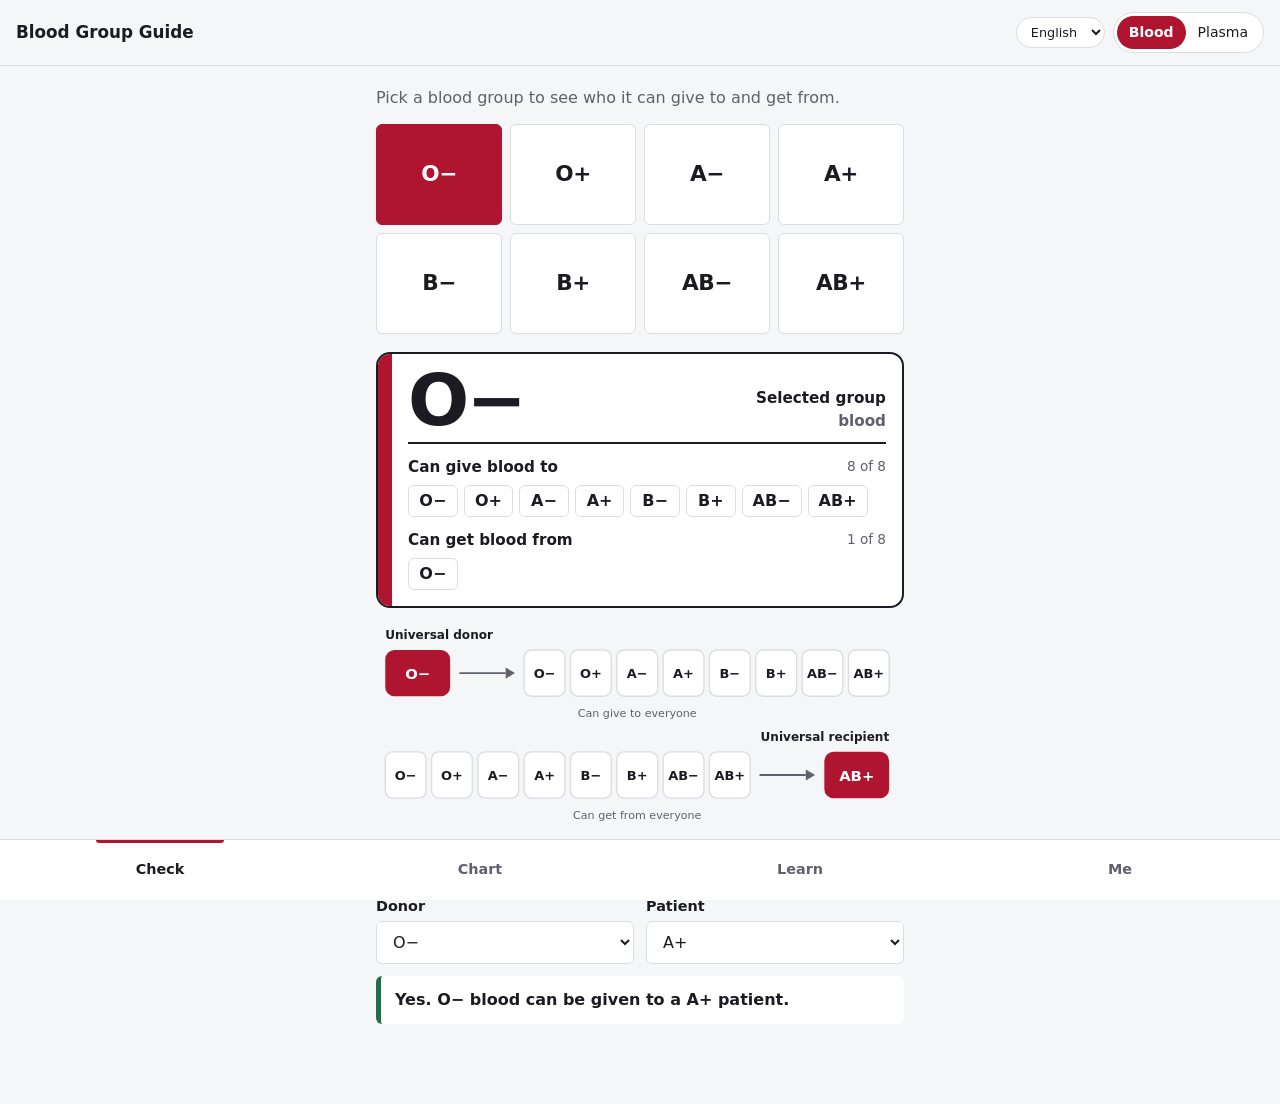
==== blood-group-guide/index.html @ 94101e67 "Add Blood Group Guide web app and privacy policy Web version of the Android app, linked from the uti" ====
<!doctype html>
<html lang="en">
<head>
  <meta charset="utf-8">
  <meta name="viewport" content="width=device-width, initial-scale=1, viewport-fit=cover">
  <meta name="theme-color" content="#B0152F">
  <title>Blood Group Guide</title>
  <meta name="description" content="Offline blood group compatibility guide — check who can give to and receive from whom, for blood and plasma. No data collected or shared.">
  <link rel="stylesheet" href="styles.css">
</head>
<body data-product="rbc">
  <header class="top">
    <h1 data-i18n="app_title">Blood Group Guide</h1>
    <div class="top-controls">
      <select id="lang-select" class="lang-select" data-i18n-aria-label="lang_select_aria" aria-label="Language">
        <option value="en">English</option>
        <option value="hi">हिंदी</option>
        <option value="gu">ગુજરાતી</option>
        <option value="te">తెలుగు</option>
      </select>
      <div class="seg" role="radiogroup" data-i18n-aria-label="product_group_aria" aria-label="Blood product">
        <button type="button" role="radio" data-product="rbc" aria-checked="true" data-i18n="product_blood">Blood</button>
        <button type="button" role="radio" data-product="plasma" aria-checked="false" data-i18n="product_plasma">Plasma</button>
      </div>
    </div>
  </header>

  <main>
    <!-- CHECK -->
    <section id="tab-check" class="tab" aria-labelledby="nav-check">
      <p class="lead" data-i18n="check_lead">Pick a blood group to see who it can give to and get from.</p>
      <div class="groups" id="check-picker"></div>

      <article class="label" id="check-card" aria-live="polite"></article>

      <div class="diagram" id="check-diagram" aria-hidden="false"></div>

      <h2 data-i18n="test_donor_patient_heading">Test a donor and patient</h2>
      <div class="pair">
        <label><span data-i18n="donor_label">Donor</span>
          <select id="pair-donor"></select>
        </label>
        <label><span data-i18n="patient_label">Patient</span>
          <select id="pair-patient"></select>
        </label>
      </div>
      <p class="verdict" id="pair-verdict" aria-live="polite"></p>
    </section>

    <!-- CHART -->
    <section id="tab-chart" class="tab" hidden aria-labelledby="nav-chart">
      <p class="lead" id="chart-lead"></p>
      <div class="table-wrap">
        <table class="chart" id="chart"></table>
      </div>
      <p class="small" data-i18n="chart_note">Rows are donors, columns are patients. A drop means compatible.</p>
    </section>

    <!-- LEARN -->
    <section id="tab-learn" class="tab" hidden aria-labelledby="nav-learn">
      <details open>
        <summary data-i18n="learn_s1_summary">What decides your blood group</summary>
        <p data-i18n="learn_s1_p1">Your red cells may carry an A antigen, a B antigen, both (AB) or neither (O). A separate antigen called RhD decides plus or minus: if you have it you are positive, if not you are negative.</p>
        <p data-i18n="learn_s1_p2">Your plasma naturally carries antibodies against the A or B antigens you do not have. That is why a wrong transfusion can be dangerous.</p>
      </details>
      <details>
        <summary data-i18n="learn_s2_summary">Red cells and plasma work in opposite ways</summary>
        <p data-i18n="learn_s2_p1">For red cells, the donor's cells must not carry an antigen the patient lacks. So O negative can give red cells to everyone, and AB positive can receive red cells from everyone.</p>
        <p data-i18n="learn_s2_p2">For plasma it flips. The donor's plasma must not carry antibodies against the patient's cells. So AB plasma suits every ABO group, and group O patients can receive plasma from any ABO group. RhD does not matter for plasma.</p>
      </details>
      <details>
        <summary data-i18n="learn_s3_summary">Rh negative blood</summary>
        <p data-i18n="learn_s3_p1">Only a small share of people in India, roughly 5 in 100, are Rh negative. Rh negative patients should normally get Rh negative red cells. This matters most for girls and women who may become pregnant, because exposure to RhD can affect future pregnancies.</p>
      </details>
      <details>
        <summary data-i18n="learn_s4_summary">Bombay blood group</summary>
        <p data-i18n="learn_s4_p1">A rare type first described in Mumbai in 1952. These people lack the H antigen and often test as group O on routine checks. They can only receive blood from other Bombay group donors. It is estimated at around 1 in 10,000 people in India, and is much rarer elsewhere.</p>
        <p data-i18n="learn_s4_p2">If you have been told you are Bombay group, note it on your Me page and keep your donor card with you.</p>
      </details>
      <details>
        <summary data-i18n="learn_s5_summary">Whole blood and platelets</summary>
        <p data-i18n="learn_s5_p1">Whole blood is usually given as the same ABO and RhD group. For platelets, the same ABO group is preferred, but hospitals decide case by case. This app covers red cells and plasma only.</p>
      </details>
      <details>
        <summary data-i18n="learn_s6_summary">Who can donate in India</summary>
        <p data-i18n="learn_s6_p1">Under the national blood donor guidelines (NBTC, 2017), a donor should generally be 18 to 65 years old (first-time donors up to 60), weigh at least 45 kg, have haemoglobin of at least 12.5 g/dL, and be in good health on the day.</p>
        <p data-i18n="learn_s6_p2">The gap between two whole blood donations is at least 90 days for men and 120 days for women. The blood bank checks all of this before you donate.</p>
      </details>
      <details>
        <summary data-i18n="learn_s7_summary">Before you rely on this</summary>
        <p data-i18n="learn_s7_p1">Every transfusion is cross-matched in a lab before it is given. Use this app to learn and to plan donations, not to make medical decisions.</p>
      </details>
    </section>

    <!-- ME -->
    <section id="tab-me" class="tab" hidden aria-labelledby="nav-me">
      <article class="label" id="me-card"></article>

      <form id="me-form" class="form" autocomplete="off">
        <label><span data-i18n="me_name_label">Name (optional)</span>
          <input id="me-name" type="text" maxlength="60">
        </label>

        <fieldset>
          <legend data-i18n="me_group_legend">Your blood group</legend>
          <div class="groups" id="me-picker"></div>
        </fieldset>

        <label><span data-i18n="me_sex_label">Sex (used for the donation gap)</span>
          <select id="me-sex">
            <option value="" data-i18n="me_sex_prefer_not">Prefer not to say</option>
            <option value="m" data-i18n="me_sex_male">Male</option>
            <option value="f" data-i18n="me_sex_female">Female</option>
          </select>
        </label>

        <label><span data-i18n="me_last_label">Last whole blood donation (optional)</span>
          <input id="me-last" type="date">
        </label>

        <label><span data-i18n="me_notes_label">Notes (optional)</span>
          <textarea id="me-notes" rows="3" maxlength="300" data-i18n-placeholder="me_notes_placeholder" placeholder="For example: Bombay group, donor card number"></textarea>
        </label>

        <div class="actions">
          <button type="submit" class="primary" data-i18n="me_save_btn">Save details</button>
          <button type="button" class="ghost" id="me-delete" data-i18n="me_delete_btn">Delete my details</button>
        </div>
        <p class="status" id="me-status" role="status"></p>
      </form>

      <p class="privacy" data-i18n="me_privacy">Your details are saved only on this phone. The app has no internet access, so nothing is collected or shared.</p>
    </section>
  </main>

  <nav class="bottom" role="tablist" data-i18n-aria-label="nav_sections_aria" aria-label="Sections">
    <button type="button" role="tab" id="nav-check" data-tab="check" aria-selected="true" data-i18n="nav_check">Check</button>
    <button type="button" role="tab" id="nav-chart" data-tab="chart" aria-selected="false" data-i18n="nav_chart">Chart</button>
    <button type="button" role="tab" id="nav-learn" data-tab="learn" aria-selected="false" data-i18n="nav_learn">Learn</button>
    <button type="button" role="tab" id="nav-me" data-tab="me" aria-selected="false" data-i18n="nav_me">Me</button>
  </nav>

  <script src="i18n.js"></script>
  <script src="app.js"></script>
</body>
</html>
---- blood-group-guide/styles.css ----
/* Tokens: clinical cool paper, oxblood for red cells, straw for plasma */
:root {
  --paper: #F5F6F8;
  --surface: #FFFFFF;
  --ink: #1D1B22;
  --muted: #625F6B;
  --line: #DEDCE3;
  --blood: #B0152F;
  --plasma: #C9922A;
  --ok: #1E7048;
  --accent: var(--blood);
  --on-accent: #FFFFFF;
  --radius-s: 6px;
  --radius-l: 14px;
  color-scheme: light dark;
}

@media (prefers-color-scheme: dark) {
  :root {
    --paper: #151318;
    --surface: #211E26;
    --ink: #F1EFF4;
    --muted: #A9A5B1;
    --line: #37333E;
    --blood: #E24A62;
    --plasma: #E8BC5A;
    --ok: #5CC592;
    --on-accent: #151318;
  }
}

body[data-product="plasma"] { --accent: var(--plasma); }

* { box-sizing: border-box; }

html, body { margin: 0; }

body {
  background: var(--paper);
  color: var(--ink);
  font-family: system-ui, "Roboto", "Segoe UI", sans-serif;
  font-size: 16px;
  line-height: 1.5;
  padding-top: env(safe-area-inset-top, 0px);
  padding-bottom: calc(64px + env(safe-area-inset-bottom, 0px));
  -webkit-tap-highlight-color: transparent;
}

button, input, select, textarea { font: inherit; color: inherit; }

:focus-visible { outline: 3px solid var(--accent); outline-offset: 2px; }

.sr {
  position: absolute; width: 1px; height: 1px; overflow: hidden;
  clip: rect(0 0 0 0); white-space: nowrap;
}

/* Header */
.top {
  position: sticky;
  top: env(safe-area-inset-top, 0px);
  z-index: 5;
  display: flex;
  align-items: center;
  justify-content: space-between;
  flex-wrap: wrap;
  row-gap: 8px;
  gap: 12px;
  padding: 12px 16px;
  background: var(--paper);
  border-bottom: 1px solid var(--line);
}
.top h1 { white-space: nowrap; font-size: 1.05rem; font-weight: 700; margin: 0; }
.top-controls { display: flex; align-items: center; gap: 8px; flex-wrap: wrap; }
body[data-tab="learn"] .seg { visibility: hidden; }

.lang-select {
  border: 1px solid var(--line);
  border-radius: 999px;
  background: var(--surface);
  padding: 6px 10px;
  font-size: 0.8rem;
  width: auto;
  cursor: pointer;
}

.seg {
  display: inline-flex;
  border: 1px solid var(--line);
  border-radius: 999px;
  padding: 3px;
  background: var(--surface);
}
.seg button {
  white-space: nowrap;
  border: 0;
  background: none;
  padding: 6px 12px;
  border-radius: 999px;
  font-size: 0.875rem;
  cursor: pointer;
}
.seg button[aria-checked="true"] { background: var(--accent); color: var(--on-accent); font-weight: 600; }

main { max-width: 560px; margin: 0 auto; padding: 16px; }

.lead { margin: 4px 0 14px; color: var(--muted); }
h2 { font-size: 1.1rem; margin: 28px 0 10px; }
.small { font-size: 0.85rem; color: var(--muted); }
.muted { color: var(--muted); }

/* Group picker */
.groups {
  display: grid;
  grid-template-columns: repeat(4, 1fr);
  gap: 8px;
}
.group {
  aspect-ratio: 1.25;
  border: 1.5px solid var(--line);
  border-radius: var(--radius-s);
  background: var(--surface);
  font-size: 1.35rem;
  font-weight: 750;
  letter-spacing: -0.02em;
  cursor: pointer;
}
.group[aria-checked="true"] {
  background: var(--accent);
  border-color: var(--accent);
  color: var(--on-accent);
}

/* The blood bag label: the one memorable element */
.label {
  display: flex;
  flex-wrap: wrap;
  margin-top: 18px;
  background: var(--surface);
  border: 2px solid var(--ink);
  border-radius: var(--radius-l);
  overflow: hidden;
}
.label[hidden] { display: none; }
.label-band { width: 14px; background: var(--accent); flex: 0 0 14px; }
.label-body { flex: 1; padding: 14px 16px 16px; min-width: 0; }
.label-head {
  display: flex;
  align-items: flex-end;
  justify-content: space-between;
  gap: 12px;
  padding-bottom: 10px;
  border-bottom: 2px solid var(--ink);
  margin-bottom: 8px;
}
.big {
  font-size: 4.5rem;
  line-height: 0.9;
  font-weight: 850;
  letter-spacing: -0.04em;
}
.label-meta { text-align: right; font-weight: 600; font-size: 0.95rem; }
.label h3 {
  font-size: 0.95rem;
  font-weight: 600;
  margin: 12px 0 6px;
  display: flex;
  justify-content: space-between;
}
.count { color: var(--muted); font-weight: 400; font-size: 0.85rem; }
.label-foot {
  flex-basis: 100%;
  margin: 0;
  padding: 10px 16px 12px 30px;
  border-top: 1px dashed var(--line);
  font-size: 0.9rem;
}

.chips { display: flex; flex-wrap: wrap; gap: 6px; }
.chip {
  padding: 3px 10px;
  border: 1.5px solid var(--line);
  border-radius: var(--radius-s);
  font-weight: 700;
  min-width: 3.1em;
  text-align: center;
}
.chip.mine { border-color: var(--accent); }

/* Donor/recipient diagram */
.diagram { margin-top: 16px; }
.diagram svg { width: 100%; height: auto; display: block; }
.diagram-title { font: 700 13px system-ui, sans-serif; fill: var(--ink); }
.diagram-note { font: 12px system-ui, sans-serif; fill: var(--muted); }
.diagram-box { fill: var(--surface); stroke: var(--line); stroke-width: 1.5; }
.diagram-box-text { font: 700 14px system-ui, sans-serif; fill: var(--ink); }
.diagram-big { fill: var(--accent); }
.diagram-big-text { font: 800 16px system-ui, sans-serif; fill: var(--on-accent); }
.diagram-arrow { stroke: var(--muted); stroke-width: 2; }
.diagram-arrowhead { fill: var(--muted); }

/* Pair test */
.pair { display: grid; grid-template-columns: 1fr 1fr; gap: 12px; }
label { display: flex; flex-direction: column; gap: 4px; font-size: 0.9rem; font-weight: 600; }
select, input, textarea {
  padding: 10px 12px;
  border: 1.5px solid var(--line);
  border-radius: var(--radius-s);
  background: var(--surface);
  font-weight: 400;
  font-size: 1rem;
  width: 100%;
}
.verdict {
  margin: 12px 0 0;
  padding: 12px 14px;
  border-radius: var(--radius-s);
  border-left: 5px solid var(--muted);
  background: var(--surface);
  font-weight: 600;
}
.verdict.yes { border-left-color: var(--ok); }
.verdict.no { border-left-color: var(--blood); }

/* Chart */
.table-wrap { overflow-x: auto; }
.chart {
  border-collapse: collapse;
  width: 100%;
  min-width: 340px;
  background: var(--surface);
  font-size: 0.9rem;
}
.chart th, .chart td {
  border: 1px solid var(--line);
  padding: 8px 4px;
  text-align: center;
}
.chart th { font-weight: 700; }
.chart tr.mine th, .chart th.mine { color: var(--accent); }
.chart tr.mine td, .chart td.mine { background: color-mix(in srgb, var(--accent) 8%, transparent); }
.dot {
  display: inline-block;
  width: 12px; height: 12px;
  border-radius: 50% 50% 50% 0;
  transform: rotate(135deg);
  background: var(--accent);
}

/* Learn */
details {
  background: var(--surface);
  border: 1px solid var(--line);
  border-radius: var(--radius-s);
  margin-bottom: 8px;
  padding: 0 14px;
}
summary { padding: 14px 0; font-weight: 650; cursor: pointer; }
details p { margin: 0 0 12px; max-width: 70ch; }

/* Me */
.form { display: grid; gap: 16px; margin-top: 20px; }
fieldset { border: 0; padding: 0; margin: 0; }
legend { font-size: 0.9rem; font-weight: 600; margin-bottom: 6px; }
.actions { display: flex; flex-wrap: wrap; gap: 10px; }
.primary, .ghost {
  padding: 11px 18px;
  border-radius: var(--radius-s);
  font-weight: 650;
  cursor: pointer;
}
.primary { background: var(--blood); color: #fff; border: 0; }
.ghost { background: none; border: 1.5px solid var(--line); }
.status { margin: 0; min-height: 1.5em; color: var(--muted); }
.privacy {
  margin-top: 24px;
  padding-top: 12px;
  border-top: 1px solid var(--line);
  font-size: 0.85rem;
  color: var(--muted);
}

/* Bottom navigation */
nav.bottom {
  position: fixed;
  left: 0; right: 0; bottom: 0;
  z-index: 5;
  display: grid;
  grid-template-columns: repeat(4, 1fr);
  background: var(--surface);
  border-top: 1px solid var(--line);
  padding-bottom: env(safe-area-inset-bottom, 0px);
}
nav.bottom button {
  border: 0;
  background: none;
  height: 60px;
  font-size: 0.9rem;
  font-weight: 600;
  color: var(--muted);
  cursor: pointer;
  position: relative;
}
nav.bottom button[aria-selected="true"] { color: var(--ink); }
nav.bottom button[aria-selected="true"]::before {
  content: "";
  position: absolute;
  top: 0; left: 30%; right: 30%;
  height: 3px;
  border-radius: 0 0 3px 3px;
  background: var(--blood);
}

@media (prefers-reduced-motion: reduce) {
  * { transition: none !important; animation: none !important; }
}
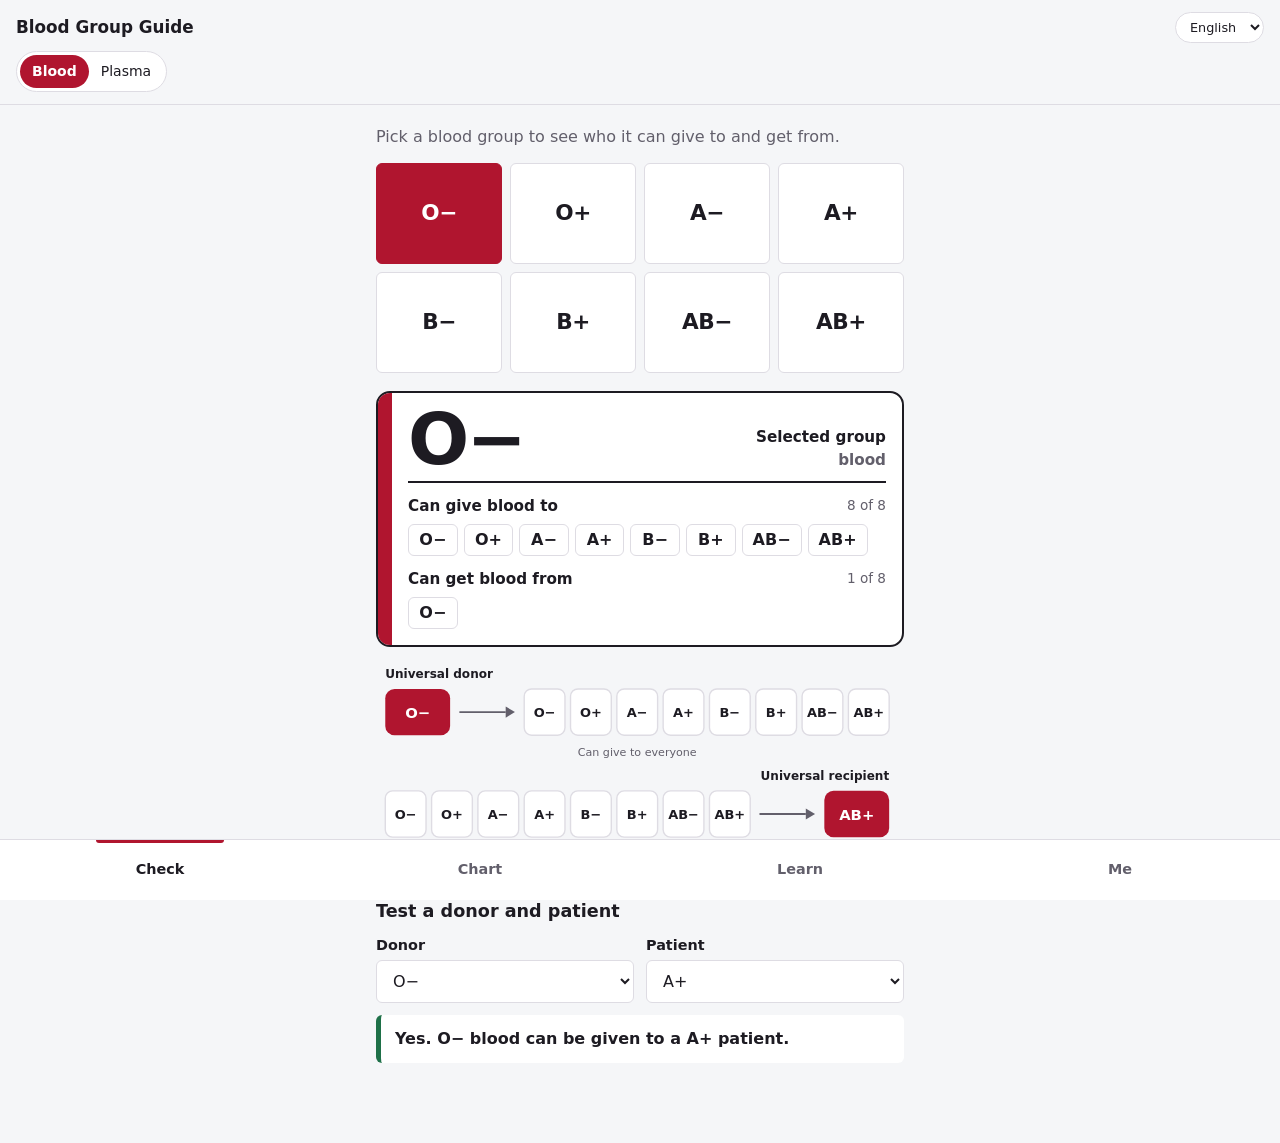
==== commit e9857d7c: "Blood Group Guide: dd/mm/yyyy date field and tidier header layout Show the last-donation date as dd/" ====
--- a/blood-group-guide/index.html
+++ b/blood-group-guide/index.html
@@ -11,17 +11,15 @@
 <body data-product="rbc">
   <header class="top">
     <h1 data-i18n="app_title">Blood Group Guide</h1>
-    <div class="top-controls">
-      <select id="lang-select" class="lang-select" data-i18n-aria-label="lang_select_aria" aria-label="Language">
-        <option value="en">English</option>
-        <option value="hi">हिंदी</option>
-        <option value="gu">ગુજરાતી</option>
-        <option value="te">తెలుగు</option>
-      </select>
-      <div class="seg" role="radiogroup" data-i18n-aria-label="product_group_aria" aria-label="Blood product">
-        <button type="button" role="radio" data-product="rbc" aria-checked="true" data-i18n="product_blood">Blood</button>
-        <button type="button" role="radio" data-product="plasma" aria-checked="false" data-i18n="product_plasma">Plasma</button>
-      </div>
+    <select id="lang-select" class="lang-select" data-i18n-aria-label="lang_select_aria" aria-label="Language">
+      <option value="en">English</option>
+      <option value="hi">हिंदी</option>
+      <option value="gu">ગુજરાતી</option>
+      <option value="te">తెలుగు</option>
+    </select>
+    <div class="seg" role="radiogroup" data-i18n-aria-label="product_group_aria" aria-label="Blood product">
+      <button type="button" role="radio" data-product="rbc" aria-checked="true" data-i18n="product_blood">Blood</button>
+      <button type="button" role="radio" data-product="plasma" aria-checked="false" data-i18n="product_plasma">Plasma</button>
     </div>
   </header>
 
@@ -115,7 +113,10 @@
         </label>
 
         <label><span data-i18n="me_last_label">Last whole blood donation (optional)</span>
-          <input id="me-last" type="date">
+          <span class="date-field">
+            <span id="me-last-display" class="date-display" aria-hidden="true"></span>
+            <input id="me-last" type="date">
+          </span>
         </label>
 
         <label><span data-i18n="me_notes_label">Notes (optional)</span>
--- a/blood-group-guide/styles.css
+++ b/blood-group-guide/styles.css
@@ -60,18 +60,20 @@
   position: sticky;
   top: env(safe-area-inset-top, 0px);
   z-index: 5;
-  display: flex;
+  display: grid;
+  grid-template-columns: minmax(0, 1fr) auto;
   align-items: center;
-  justify-content: space-between;
-  flex-wrap: wrap;
   row-gap: 8px;
-  gap: 12px;
+  column-gap: 12px;
   padding: 12px 16px;
   background: var(--paper);
   border-bottom: 1px solid var(--line);
 }
-.top h1 { white-space: nowrap; font-size: 1.05rem; font-weight: 700; margin: 0; }
-.top-controls { display: flex; align-items: center; gap: 8px; flex-wrap: wrap; }
+.top h1 {
+  white-space: nowrap; overflow: hidden; text-overflow: ellipsis;
+  font-size: 1.05rem; font-weight: 700; margin: 0;
+}
+.top .seg { grid-column: 1 / -1; justify-self: start; }
 body[data-tab="learn"] .seg { visibility: hidden; }
 
 .lang-select {
@@ -211,6 +213,26 @@
   font-size: 1rem;
   width: 100%;
 }
+/* Date field: the native picker sits invisibly on top of a dd/mm/yyyy display,
+   since type="date" always shows the device locale's format. */
+.date-field { position: relative; display: block; }
+.date-display {
+  display: block;
+  padding: 10px 12px;
+  border: 1.5px solid var(--line);
+  border-radius: var(--radius-s);
+  background: var(--surface);
+  font-weight: 400;
+  font-size: 1rem;
+}
+.date-display.empty { color: var(--muted); }
+.date-field input {
+  position: absolute; inset: 0;
+  opacity: 0;
+  cursor: pointer;
+}
+.date-field:focus-within .date-display { outline: 3px solid var(--accent); outline-offset: 2px; }
+
 .verdict {
   margin: 12px 0 0;
   padding: 12px 14px;
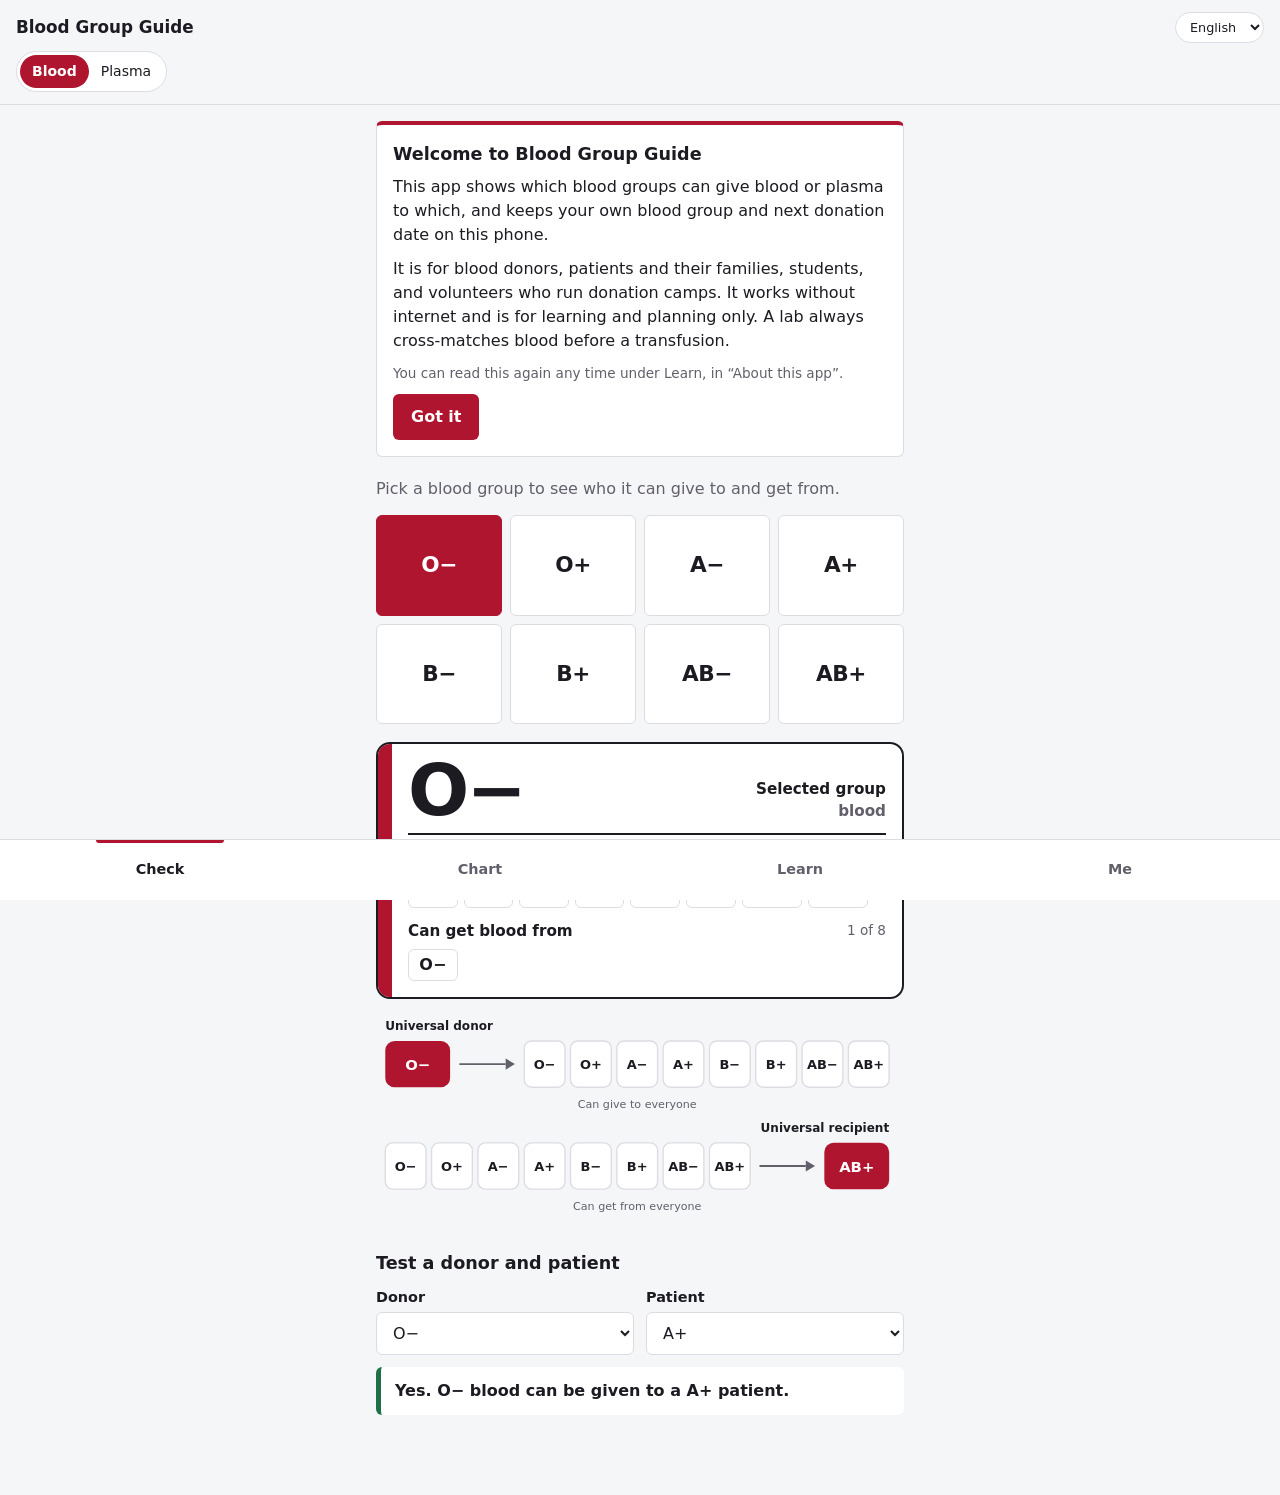
==== commit 2535c3f8: "Blood Group Guide: add welcome card and "About this app" section Sync with app commit 018693d.  Co-A" ====
--- a/blood-group-guide/index.html
+++ b/blood-group-guide/index.html
@@ -26,6 +26,14 @@
   <main>
     <!-- CHECK -->
     <section id="tab-check" class="tab" aria-labelledby="nav-check">
+      <aside class="intro" id="intro" hidden aria-labelledby="intro-title">
+        <h2 id="intro-title" data-i18n="intro_title">Welcome to Blood Group Guide</h2>
+        <p data-i18n="intro_p1">This app shows which blood groups can give blood or plasma to which, and keeps your own blood group and next donation date on this phone.</p>
+        <p data-i18n="intro_p2">It is for blood donors, patients and their families, students, and volunteers who run donation camps. It works without internet and is for learning and planning only. A lab always cross-matches blood before a transfusion.</p>
+        <p class="small" data-i18n="intro_more">You can read this again any time under Learn, in “About this app”.</p>
+        <button type="button" class="primary" id="intro-dismiss" data-i18n="intro_dismiss">Got it</button>
+      </aside>
+
       <p class="lead" data-i18n="check_lead">Pick a blood group to see who it can give to and get from.</p>
       <div class="groups" id="check-picker"></div>
 
@@ -57,6 +65,13 @@
     <!-- LEARN -->
     <section id="tab-learn" class="tab" hidden aria-labelledby="nav-learn">
       <details open>
+        <summary data-i18n="learn_about_summary">About this app</summary>
+        <p data-i18n="learn_about_what">Blood Group Guide is a quick, offline reference for ABO and RhD blood group compatibility. It shows who can give red cells or plasma to whom, and lets you keep your own blood group and donation dates on your phone.</p>
+        <p data-i18n="learn_about_who">It is for blood donors who want to know who they can help, patients and families looking for a matching donor, students learning the basics, and volunteers running donation camps.</p>
+        <p data-i18n="learn_about_how">Check: pick a group to see who it can give to and get from. Chart: all eight groups at a glance. Learn: short explanations. Me: save your group and see when you can donate again. The Blood / Plasma switch at the top changes between red cells and plasma.</p>
+        <p data-i18n="learn_about_privacy">Nothing you enter leaves this phone. The app has no internet access, no accounts and no ads.</p>
+      </details>
+      <details>
         <summary data-i18n="learn_s1_summary">What decides your blood group</summary>
         <p data-i18n="learn_s1_p1">Your red cells may carry an A antigen, a B antigen, both (AB) or neither (O). A separate antigen called RhD decides plus or minus: if you have it you are positive, if not you are negative.</p>
         <p data-i18n="learn_s1_p2">Your plasma naturally carries antibodies against the A or B antigens you do not have. That is why a wrong transfusion can be dangerous.</p>
--- a/blood-group-guide/styles.css
+++ b/blood-group-guide/styles.css
@@ -111,6 +111,18 @@
 .small { font-size: 0.85rem; color: var(--muted); }
 .muted { color: var(--muted); }
 
+/* First-run intro */
+.intro {
+  background: var(--surface);
+  border: 1px solid var(--line);
+  border-top: 4px solid var(--blood);
+  border-radius: var(--radius-s);
+  padding: 4px 16px 16px;
+  margin-bottom: 20px;
+}
+.intro h2 { margin: 12px 0 8px; }
+.intro p { margin: 0 0 10px; }
+
 /* Group picker */
 .groups {
   display: grid;
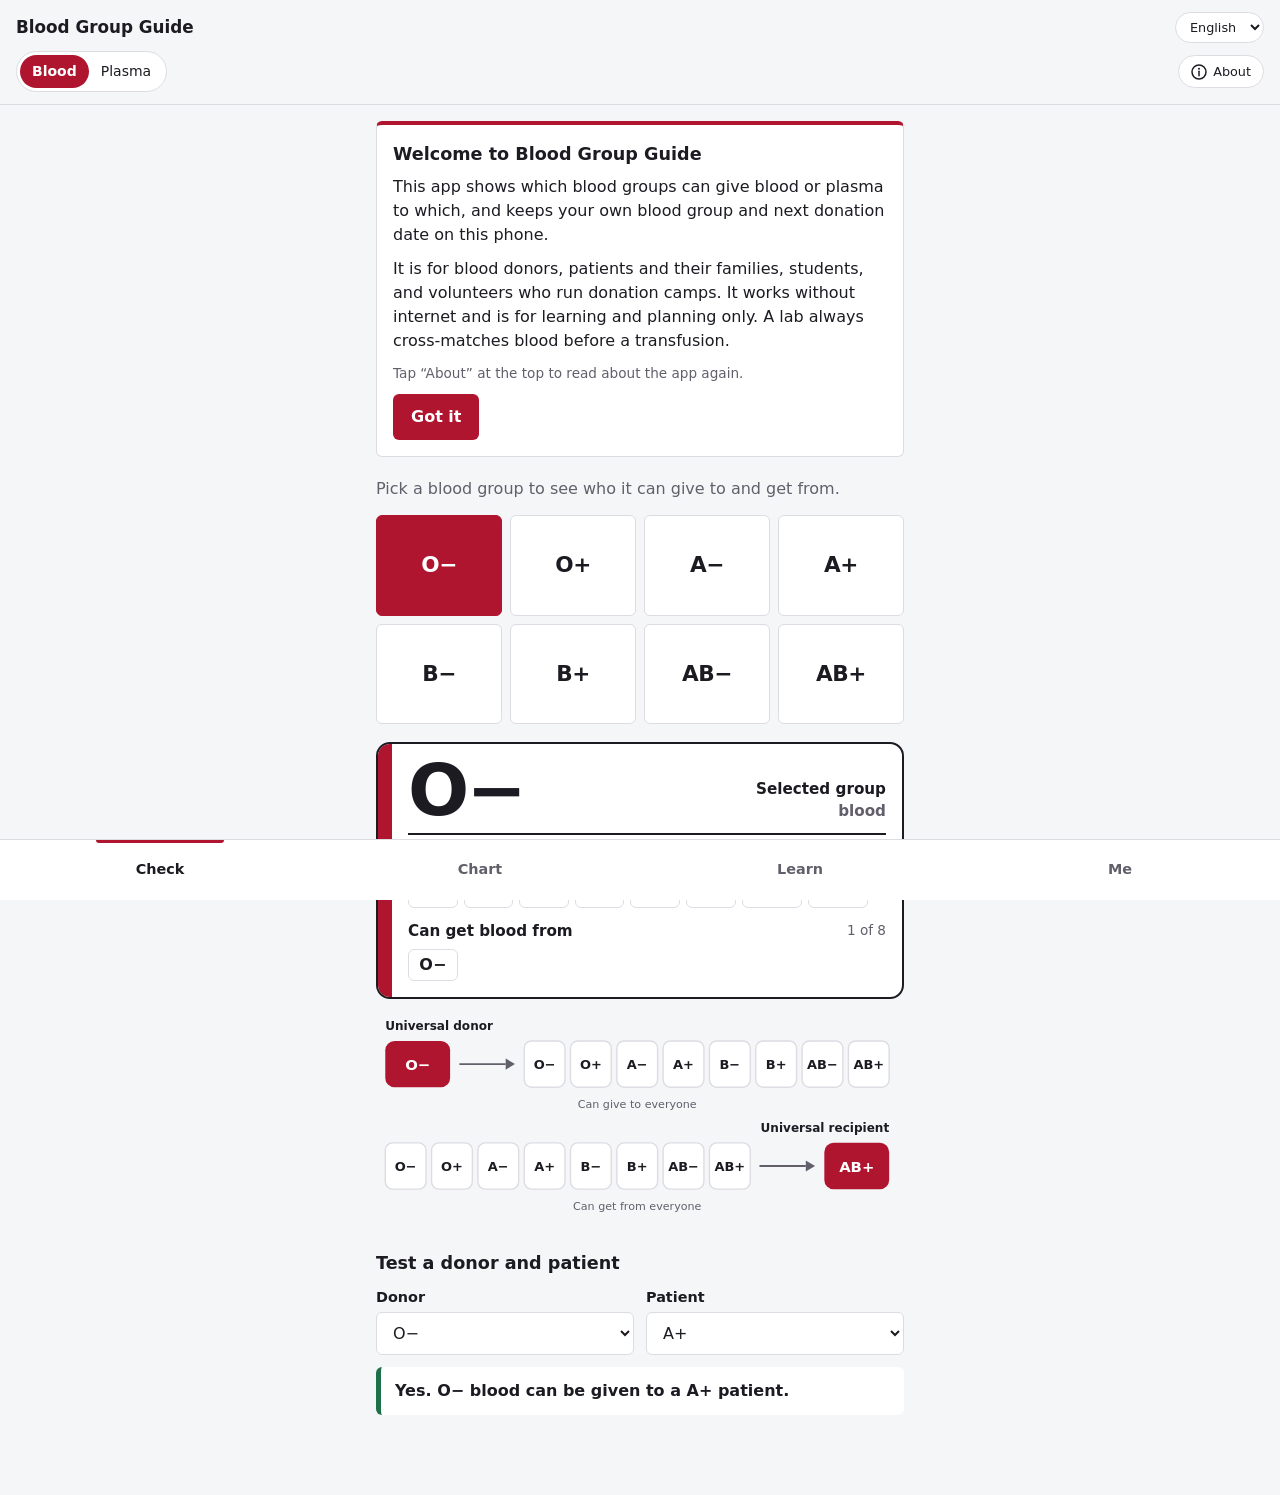
==== commit d9e83295: "Blood Group Guide: add About button to header Always-visible "About" button next to the language men" ====
--- a/blood-group-guide/index.html
+++ b/blood-group-guide/index.html
@@ -21,6 +21,10 @@
       <button type="button" role="radio" data-product="rbc" aria-checked="true" data-i18n="product_blood">Blood</button>
       <button type="button" role="radio" data-product="plasma" aria-checked="false" data-i18n="product_plasma">Plasma</button>
     </div>
+    <button type="button" id="about-btn" class="about-btn" data-i18n-aria-label="learn_about_summary" aria-label="About this app">
+      <svg viewBox="0 0 16 16" width="16" height="16" aria-hidden="true"><circle cx="8" cy="8" r="7" fill="none" stroke="currentColor" stroke-width="1.5"/><circle cx="8" cy="4.75" r="1" fill="currentColor"/><path d="M8 7.25v4.5" stroke="currentColor" stroke-width="1.5" stroke-linecap="round"/></svg>
+      <span data-i18n="about_btn">About</span>
+    </button>
   </header>
 
   <main>
@@ -30,7 +34,7 @@
         <h2 id="intro-title" data-i18n="intro_title">Welcome to Blood Group Guide</h2>
         <p data-i18n="intro_p1">This app shows which blood groups can give blood or plasma to which, and keeps your own blood group and next donation date on this phone.</p>
         <p data-i18n="intro_p2">It is for blood donors, patients and their families, students, and volunteers who run donation camps. It works without internet and is for learning and planning only. A lab always cross-matches blood before a transfusion.</p>
-        <p class="small" data-i18n="intro_more">You can read this again any time under Learn, in “About this app”.</p>
+        <p class="small" data-i18n="intro_more">Tap “About” at the top to read about the app again.</p>
         <button type="button" class="primary" id="intro-dismiss" data-i18n="intro_dismiss">Got it</button>
       </aside>
 
@@ -64,7 +68,7 @@
 
     <!-- LEARN -->
     <section id="tab-learn" class="tab" hidden aria-labelledby="nav-learn">
-      <details open>
+      <details open id="learn-about">
         <summary data-i18n="learn_about_summary">About this app</summary>
         <p data-i18n="learn_about_what">Blood Group Guide is a quick, offline reference for ABO and RhD blood group compatibility. It shows who can give red cells or plasma to whom, and lets you keep your own blood group and donation dates on your phone.</p>
         <p data-i18n="learn_about_who">It is for blood donors who want to know who they can help, patients and families looking for a matching donor, students learning the basics, and volunteers running donation camps.</p>
--- a/blood-group-guide/styles.css
+++ b/blood-group-guide/styles.css
@@ -73,7 +73,20 @@
   white-space: nowrap; overflow: hidden; text-overflow: ellipsis;
   font-size: 1.05rem; font-weight: 700; margin: 0;
 }
-.top .seg { grid-column: 1 / -1; justify-self: start; }
+.top .seg { grid-column: 1; justify-self: start; }
+.about-btn {
+  grid-column: 2;
+  justify-self: end;
+  display: inline-flex;
+  align-items: center;
+  gap: 6px;
+  border: 1px solid var(--line);
+  border-radius: 999px;
+  background: var(--surface);
+  padding: 6px 12px;
+  font-size: 0.8rem;
+  cursor: pointer;
+}
 body[data-tab="learn"] .seg { visibility: hidden; }
 
 .lang-select {
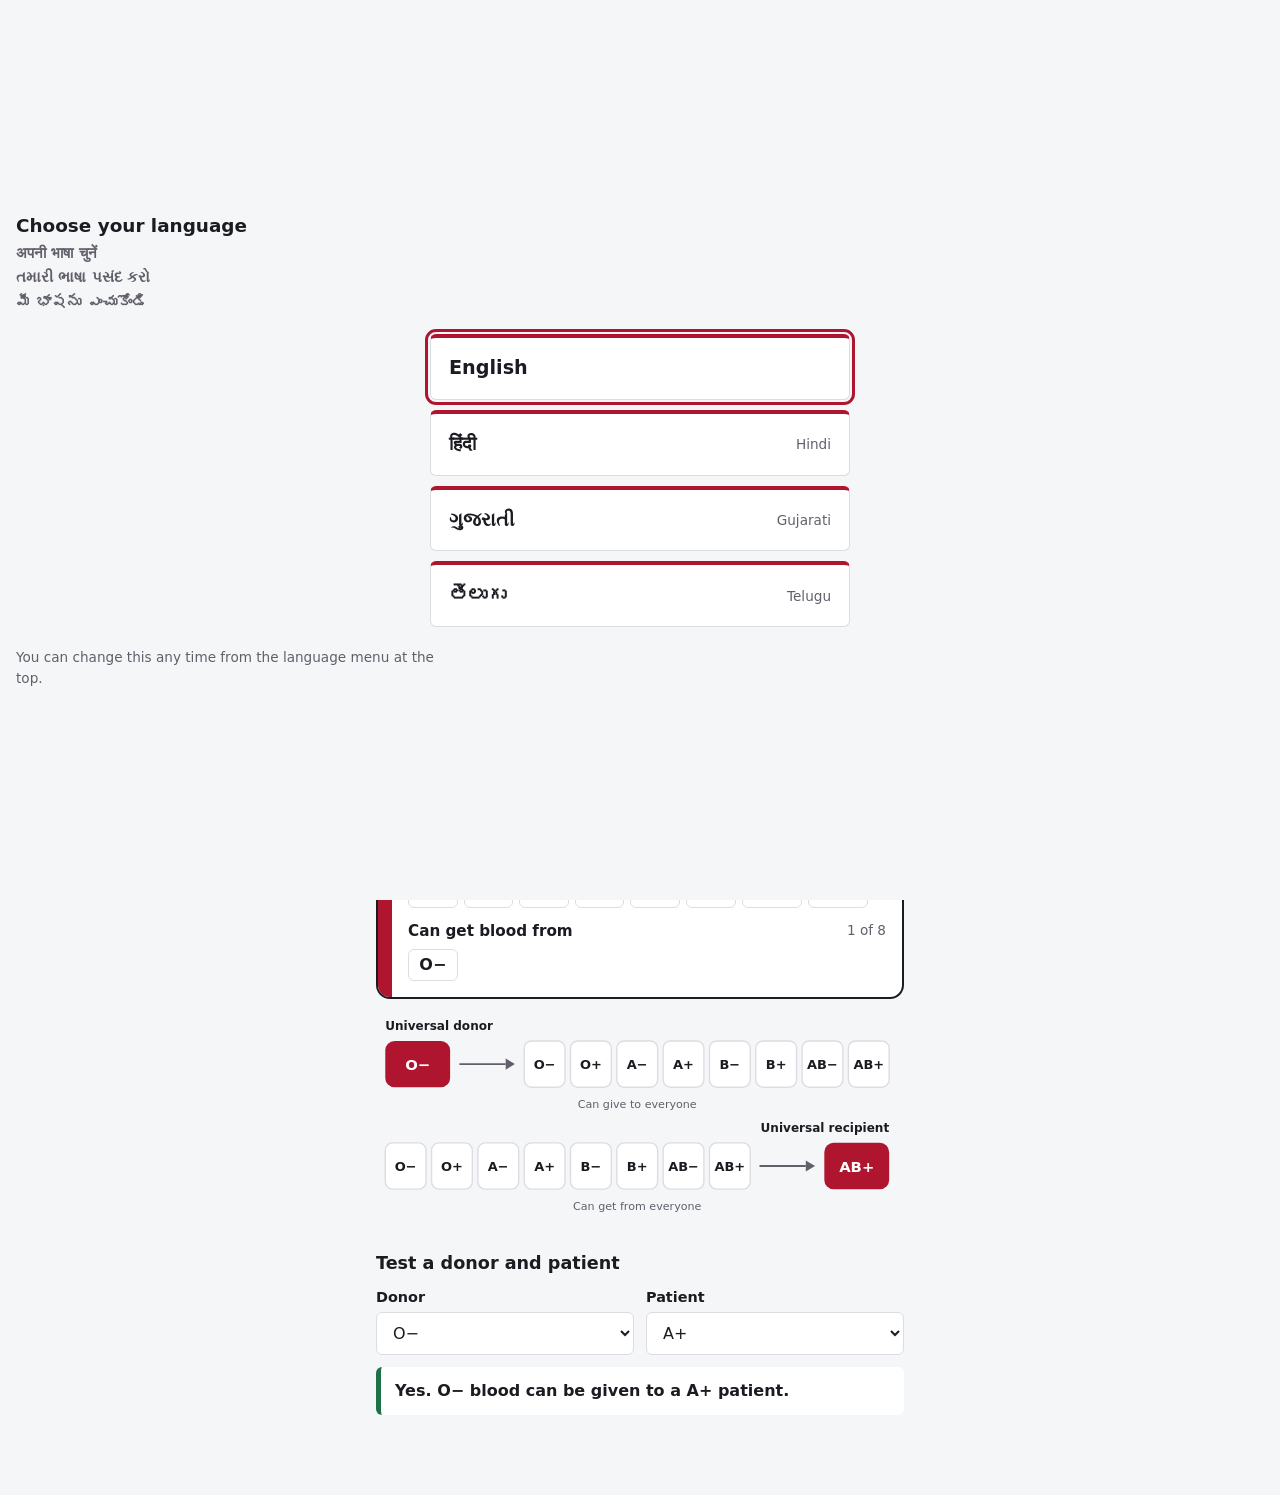
==== commit 35448f49: "Blood Group Guide: ask for language on first visit Sync with app commit ef908d1.  Co-Authored-By: Cl" ====
--- a/blood-group-guide/index.html
+++ b/blood-group-guide/index.html
@@ -9,6 +9,22 @@
   <link rel="stylesheet" href="styles.css">
 </head>
 <body data-product="rbc">
+  <div class="lang-gate" id="lang-gate" hidden role="dialog" aria-modal="true" aria-labelledby="lang-gate-title">
+    <h1 id="lang-gate-title" class="lang-gate-title">
+      <span>Choose your language</span>
+      <span lang="hi">अपनी भाषा चुनें</span>
+      <span lang="gu">તમારી ભાષા પસંદ કરો</span>
+      <span lang="te">మీ భాషను ఎంచుకోండి</span>
+    </h1>
+    <div class="lang-gate-options">
+      <button type="button" data-lang="en">English</button>
+      <button type="button" data-lang="hi" lang="hi">हिंदी <span class="muted">Hindi</span></button>
+      <button type="button" data-lang="gu" lang="gu">ગુજરાતી <span class="muted">Gujarati</span></button>
+      <button type="button" data-lang="te" lang="te">తెలుగు <span class="muted">Telugu</span></button>
+    </div>
+    <p class="small" data-i18n="lang_gate_note">You can change this any time from the language menu at the top.</p>
+  </div>
+
   <header class="top">
     <h1 data-i18n="app_title">Blood Group Guide</h1>
     <select id="lang-select" class="lang-select" data-i18n-aria-label="lang_select_aria" aria-label="Language">
--- a/blood-group-guide/styles.css
+++ b/blood-group-guide/styles.css
@@ -124,6 +124,42 @@
 .small { font-size: 0.85rem; color: var(--muted); }
 .muted { color: var(--muted); }
 
+/* First-launch language picker */
+.lang-gate {
+  position: fixed;
+  inset: 0;
+  z-index: 20;
+  display: flex;
+  flex-direction: column;
+  justify-content: center;
+  gap: 20px;
+  padding: calc(24px + env(safe-area-inset-top, 0px)) 16px calc(24px + env(safe-area-inset-bottom, 0px));
+  background: var(--paper);
+  overflow-y: auto;
+}
+.lang-gate[hidden] { display: none; }
+body:has(.lang-gate:not([hidden])) { overflow: hidden; }
+.lang-gate > * { width: 100%; max-width: 420px; margin-inline: auto; }
+.lang-gate-title {
+  display: grid; gap: 2px; margin: 0;
+  font-size: 1.15rem; font-weight: 700;
+}
+.lang-gate-title span + span { font-size: 0.95rem; font-weight: 600; color: var(--muted); }
+.lang-gate-options { display: grid; gap: 10px; }
+.lang-gate-options button {
+  display: flex; justify-content: space-between; align-items: center;
+  padding: 16px 18px;
+  border: 1.5px solid var(--line);
+  border-top: 4px solid var(--blood);
+  border-radius: var(--radius-s);
+  background: var(--surface);
+  font-size: 1.2rem; font-weight: 650;
+  text-align: left;
+  cursor: pointer;
+}
+.lang-gate-options .muted { font-size: 0.85rem; font-weight: 500; }
+.lang-gate .small { margin: 0; }
+
 /* First-run intro */
 .intro {
   background: var(--surface);
